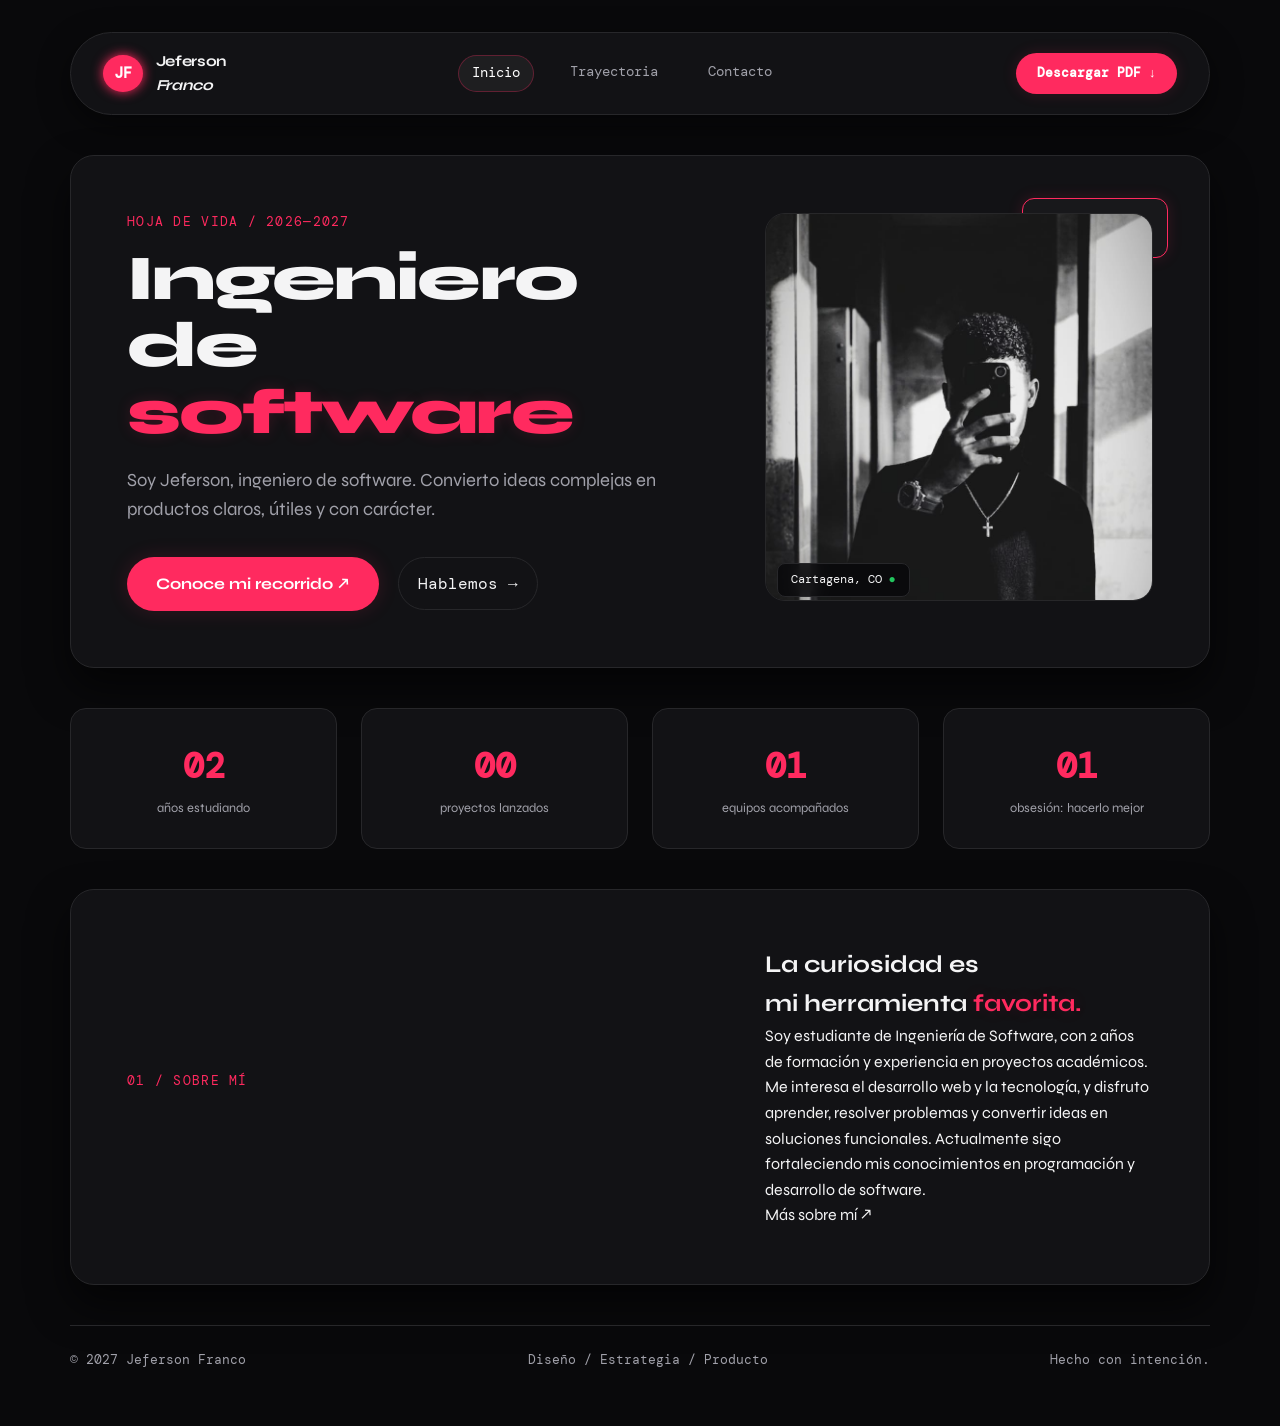
==== index.html @ cbbea217 "Primer commit" ====
<!doctype html>
<html lang="es">

<head>
  <meta charset="utf-8">
  <meta name="viewport" content="width=device-width, initial-scale=1">
  <meta name="description" content="Hoja de vida digital de Jeferson Franco, estudiante de Ingeniería de Software.">
  <title>Jeferson Franco | Hoja de vida</title>
  <link rel="preconnect" href="https://fonts.googleapis.com">
  <link rel="preconnect" href="https://fonts.gstatic.com" crossorigin>
  <link href="https://fonts.googleapis.com/css2?family=DM+Mono:wght@400;500&family=Syne:wght@400;600;700;800&display=swap" rel="stylesheet">
  <link rel="stylesheet" href="styles.css">
</head>

<body>
  <header class="encabezado-sitio">
    <a class="marca" href="index.html">
      <span class="marca-simbolo">JF</span>
      <span>Jeferson<br><em>Franco</em></span>
    </a>

    <nav aria-label="Navegación principal">
      <a class="activo" href="index.html">Inicio</a>
      <a href="trayectoria.html">Trayectoria</a>
      <a href="contacto.html">Contacto</a>
    </nav>

    <a class="enlace-descarga" href="jEFERSON_FRANCO.pdf" download>
      Descargar PDF <span>↓</span>
    </a>
  </header>

  <main>
    <section class="portada cuadricula-pagina">
      <div class="texto-portada">
        <p class="texto-pequeno">Hoja de vida / 2026—2027</p>
        <h1>Ingeniero de<br><span>software</span></h1>
        <p class="texto-introduccion">
          Soy Jeferson, ingeniero de software. Convierto ideas complejas en productos claros, útiles y con carácter.
        </p>

        <div class="acciones-portada">
          <a class="boton boton-oscuro" href="trayectoria.html">
            Conoce mi recorrido <span>↗</span>
          </a>
          <a class="enlace-texto" href="contacto.html">
            Hablemos <span>→</span>
          </a>
        </div>
      </div>

      <div class="contenedor-retrato">
        <div class="nota-retrato">
          Disponible para<br>
          <strong>nuevos proyectos</strong>
          <i></i>
        </div>
        <img class="retrato" src="img/mi_img.jpeg" alt="Jeferson Franco trabajando en un espacio creativo">
        <div class="etiqueta-retrato">
          Cartagena, CO <span>●</span>
        </div>
      </div>
    </section>

    <section class="banda-datos">
      <div>
        <span class="numero-dato">02</span>
        <span class="etiqueta-dato">años estudiando</span>
      </div>
      <div>
        <span class="numero-dato">00</span>
        <span class="etiqueta-dato">proyectos lanzados</span>
      </div>
      <div>
        <span class="numero-dato">01</span>
        <span class="etiqueta-dato">equipos acompañados</span>
      </div>
      <div>
        <span class="numero-dato">01</span>
        <span class="etiqueta-dato">obsesión: hacerlo mejor</span>
      </div>
    </section>

    <section class="declaracion cuadricula-pagina">
      <p class="indice-seccion">01 / SOBRE MÍ</p>

      <div>
        <h2>La curiosidad es<br>mi herramienta <em>favorita.</em></h2>
        <p>
          Soy estudiante de Ingeniería de Software, con 2 años de formación y experiencia en proyectos académicos. Me interesa el desarrollo web y la tecnología, y disfruto aprender, resolver problemas y convertir ideas en soluciones funcionales. Actualmente sigo fortaleciendo mis conocimientos en programación y desarrollo de software.
        </p>
        <a class="enlace-flecha" href="contacto.html">
          Más sobre mí <span>↗</span>
        </a>
      </div>
    </section>
  </main>

  <footer class="pie-sitio">
    <span>© 2027 Jeferson Franco</span>
    <span>Diseño / Estrategia / Producto</span>
    <span>Hecho con intención.</span>
  </footer>
</body>

</html>
---- styles.css ----
:root {
  --bg-color: #09090b;          
  --card-bg: #121215;         
  --card-border: #27272a;     
  --accent-red: #ff2a5f;        
  --accent-red-dark: #e11d48;   
  --accent-glow: rgba(255, 42, 95, 0.15); 
  --text-main: #f4f4f5;      
  --text-muted: #a1a1aa;        
  --font-heading: 'Syne', sans-serif;
  --font-mono: 'DM Mono', monospace;
  --max-width: 1140px;
}

/* 2. RESET Y BASE */
*, *::before, *::after {
  box-sizing: border-box;
  margin: 0;
  padding: 0;
}

body {
  background-color: var(--bg-color);
  color: var(--text-main);
  font-family: var(--font-heading);
  min-height: 100vh;
  display: flex;
  flex-direction: column;
  justify-content: space-between;
  line-height: 1.6;
  -webkit-font-smoothing: antialiased;
}

main { 
  flex: 1; 
}

a { 
  color: inherit; 
  text-decoration: none; 
  transition: all 0.25s ease; 
}

/* 3. ENCABEZADO CENTRADO CON DETALLES EN ROJO */
.encabezado-sitio {
  max-width: var(--max-width);
  margin: 2rem auto 0 auto;
  width: 90%;
  padding: 1rem 2rem;
  background-color: var(--card-bg);
  border: 1px solid var(--card-border);
  border-radius: 100px;
  display: flex;
  align-items: center;
  justify-content: space-between;
  box-shadow: 0 10px 30px rgba(0, 0, 0, 0.5);
}

.marca {
  display: flex;
  align-items: center;
  gap: 0.8rem;
  font-weight: 700;
  font-size: 0.95rem;
  letter-spacing: -0.02em;
}

.marca-simbolo {
  background: var(--accent-red);
  color: #fff;
  padding: 0.4rem 0.7rem;
  border-radius: 50%;
  font-family: var(--font-mono);
  font-weight: 700;
  box-shadow: 0 0 12px var(--accent-red);
}

nav {
  display: flex;
  gap: 1.5rem;
  font-family: var(--font-mono);
  font-size: 0.85rem;
}

nav a {
  color: var(--text-muted);
  padding: 0.4rem 0.8rem;
  border-radius: 20px;
}

nav a:hover, nav a.activo {
  color: #fff;
  background: rgba(255, 255, 255, 0.05);
  border: 1px solid rgba(255, 42, 95, 0.3);
}

.enlace-descarga {
  background-color: var(--accent-red);
  color: #fff;
  font-family: var(--font-mono);
  font-size: 0.8rem;
  padding: 0.65rem 1.3rem;
  border-radius: 50px;
  font-weight: 600;
  box-shadow: 0 0 15px var(--accent-glow);
}

.enlace-descarga:hover {
  background-color: var(--accent-red-dark);
  box-shadow: 0 0 20px rgba(255, 42, 95, 0.4);
}

/* 4. TIPOGRAFÍA Y ACENTOS ROJOS */
.texto-pequeno, .indice-seccion {
  font-family: var(--font-mono);
  font-size: 0.8rem;
  color: var(--accent-red);
  letter-spacing: 0.1em;
  margin-bottom: 0.8rem;
  text-transform: uppercase;
}

h1 {
  font-size: clamp(2.5rem, 5vw, 4.2rem);
  font-weight: 800;
  line-height: 1.05;
  letter-spacing: -0.03em;
  margin-bottom: 1.2rem;
  color: var(--text-main);
}

h1 span, h1 em, h2 em {
  color: var(--accent-red);
  font-style: normal;
  text-shadow: 0 0 15px var(--accent-glow);
}

/* 5. TARJETAS Y CONTENEDORES CENTRADOS */
.cuadricula-pagina, 
.cuadricula-contenido, 
.principal-contacto {
  max-width: var(--max-width);
  margin: 2.5rem auto;
  width: 90%;
  padding: 3.5rem;
  background-color: var(--card-bg);
  border: 1px solid var(--card-border);
  border-radius: 24px;
  box-shadow: 0 20px 40px rgba(0, 0, 0, 0.6);
}

.cuadricula-pagina {
  display: grid;
  grid-template-columns: 1.2fr 0.8fr;
  gap: 3.5rem;
  align-items: center;
}

.texto-introduccion {
  font-size: 1.15rem;
  color: var(--text-muted);
  margin-bottom: 2rem;
}

.acciones-portada {
  display: flex;
  align-items: center;
  gap: 1.2rem;
}

.boton-oscuro {
  background: var(--accent-red);
  color: #fff;
  padding: 0.9rem 1.8rem;
  border-radius: 50px;
  font-weight: 700;
  box-shadow: 0 0 20px var(--accent-glow);
}

.boton-oscuro:hover {
  background: var(--accent-red-dark);
  transform: translateY(-2px);
}

.enlace-texto {
  font-family: var(--font-mono);
  color: var(--text-main);
  padding: 0.8rem 1.2rem;
  border: 1px solid var(--card-border);
  border-radius: 50px;
}

.enlace-texto:hover {
  border-color: var(--accent-red);
  color: var(--accent-red);
}

/* FOTO PORTADA */
.contenedor-retrato { 
  position: relative; 
}

.retrato {
  width: 100%;
  aspect-ratio: 1 / 1;
  object-fit: cover;
  border-radius: 20px;
  border: 1px solid var(--card-border);
  filter: grayscale(20%);
}

.nota-retrato {
  position: absolute;
  top: -15px;
  right: -15px;
  background: #18181b;
  border: 1px solid var(--accent-red);
  color: var(--text-main);
  padding: 0.6rem 1rem;
  border-radius: 12px;
  font-size: 0.75rem;
  font-family: var(--font-mono);
  box-shadow: 0 0 15px var(--accent-glow);
}

.etiqueta-retrato {
  position: absolute;
  bottom: 12px;
  left: 12px;
  background: rgba(9, 9, 11, 0.85);
  backdrop-filter: blur(8px);
  padding: 0.4rem 0.8rem;
  border-radius: 8px;
  font-family: var(--font-mono);
  font-size: 0.75rem;
  border: 1px solid var(--card-border);
}
.etiqueta-retrato span { color: #22c55e; }

/* 6. BANDA DE DATOS ESTADÍSTICOS */
.banda-datos {
  max-width: var(--max-width);
  margin: 0 auto 2.5rem auto;
  width: 90%;
  display: grid;
  grid-template-columns: repeat(4, 1fr);
  gap: 1.5rem;
}

.banda-datos > div {
  background-color: var(--card-bg);
  border: 1px solid var(--card-border);
  padding: 1.8rem;
  border-radius: 16px;
  text-align: center;
  transition: border-color 0.3s ease;
}

.banda-datos > div:hover {
  border-color: var(--accent-red);
}

.numero-dato {
  font-family: var(--font-mono);
  font-size: 2.2rem;
  font-weight: 700;
  color: var(--accent-red);
  display: block;
}

.etiqueta-dato { 
  font-size: 0.8rem; 
  color: var(--text-muted); 
}

/* 7. PÁGINA DE TRAYECTORIA */
.portada-interior {
  max-width: var(--max-width);
  margin: 2.5rem auto 0 auto;
  width: 85%;
  height: 50%;

}

.cuadricula-contenido {
  display: grid;
  grid-template-columns: 0.8fr 1.2fr;
  gap: 3rem;
}

.linea-tiempo {
  display: flex;
  flex-direction: column;
  gap: 1.2rem;
}

.elemento-tiempo {
  background-color: #18181b;
  border: 1px solid var(--card-border);
  border-radius: 16px;
  padding: 1.5rem;
  display: flex;
  flex-direction: column;
  gap: 0.6rem;
  position: relative;
  overflow: hidden;
  
}

.elemento-tiempo::before {
  content: '';
  position: absolute;
  top: 0;
  left: 0;
  width: 4px;
  height: 100%;
  background: var(--accent-red);
}

.elemento-tiempo time {
  font-family: var(--font-mono);
  font-size: 0.8rem;
  color: var(--accent-red);
}

.etiqueta {
  align-self: flex-start;
  background: rgba(255, 42, 95, 0.1);
  border: 1px solid rgba(255, 42, 95, 0.2);
  color: var(--accent-red);
  padding: 0.2rem 0.6rem;
  border-radius: 20px;
  font-family: var(--font-mono);
  font-size: 0.7rem;
}

/* 8. PÁGINA DE CONTACTO CORREGIDA */
.detalles-contacto {
  margin-top: 3rem;
  display: grid;
  grid-template-columns: repeat(3, 1fr);
  gap: 1.5rem;
}

.detalles-contacto > div {
  background-color: #18181b;
  border: 1px solid var(--card-border);
  padding: 1.8rem;
  border-radius: 16px;
  overflow: hidden;
}

.detalles-contacto dt {
  font-family: var(--font-mono);
  font-size: 0.75rem;
  color: var(--accent-red);
  margin-bottom: 0.5rem;
  text-transform: uppercase;
}

.detalles-contacto dd a {
  font-size: 0.95rem;
  font-weight: 600;
  color: var(--text-main);
  word-break: break-word; /* Evita roturas de texto como "m" suelta */
  display: block;
}

.detalles-contacto dd a:hover {
  color: var(--accent-red);
}

/* 9. PIE DE PÁGINA */
.pie-sitio {
  max-width: var(--max-width);
  margin: 0 auto 2rem auto;
  width: 90%;
  padding: 1.5rem 0;
  display: flex;
  justify-content: space-between;
  font-family: var(--font-mono);
  font-size: 0.8rem;
  color: var(--text-muted);
  border-top: 1px solid var(--card-border);
}

/* 10. ADAPTACIÓN RESPONSIVA MÓVIL */
@media (max-width: 950px) {
  .encabezado-sitio { flex-direction: column; gap: 1rem; border-radius: 20px; text-align: center; }
  .cuadricula-pagina, .cuadricula-contenido { grid-template-columns: 1fr; padding: 1.8rem; gap: 2rem; }
  .banda-datos { grid-template-columns: repeat(2, 1fr); }
  .detalles-contacto { grid-template-columns: 1fr; }
  .pie-sitio { flex-direction: column; gap: 0.5rem; text-align: center; }
}
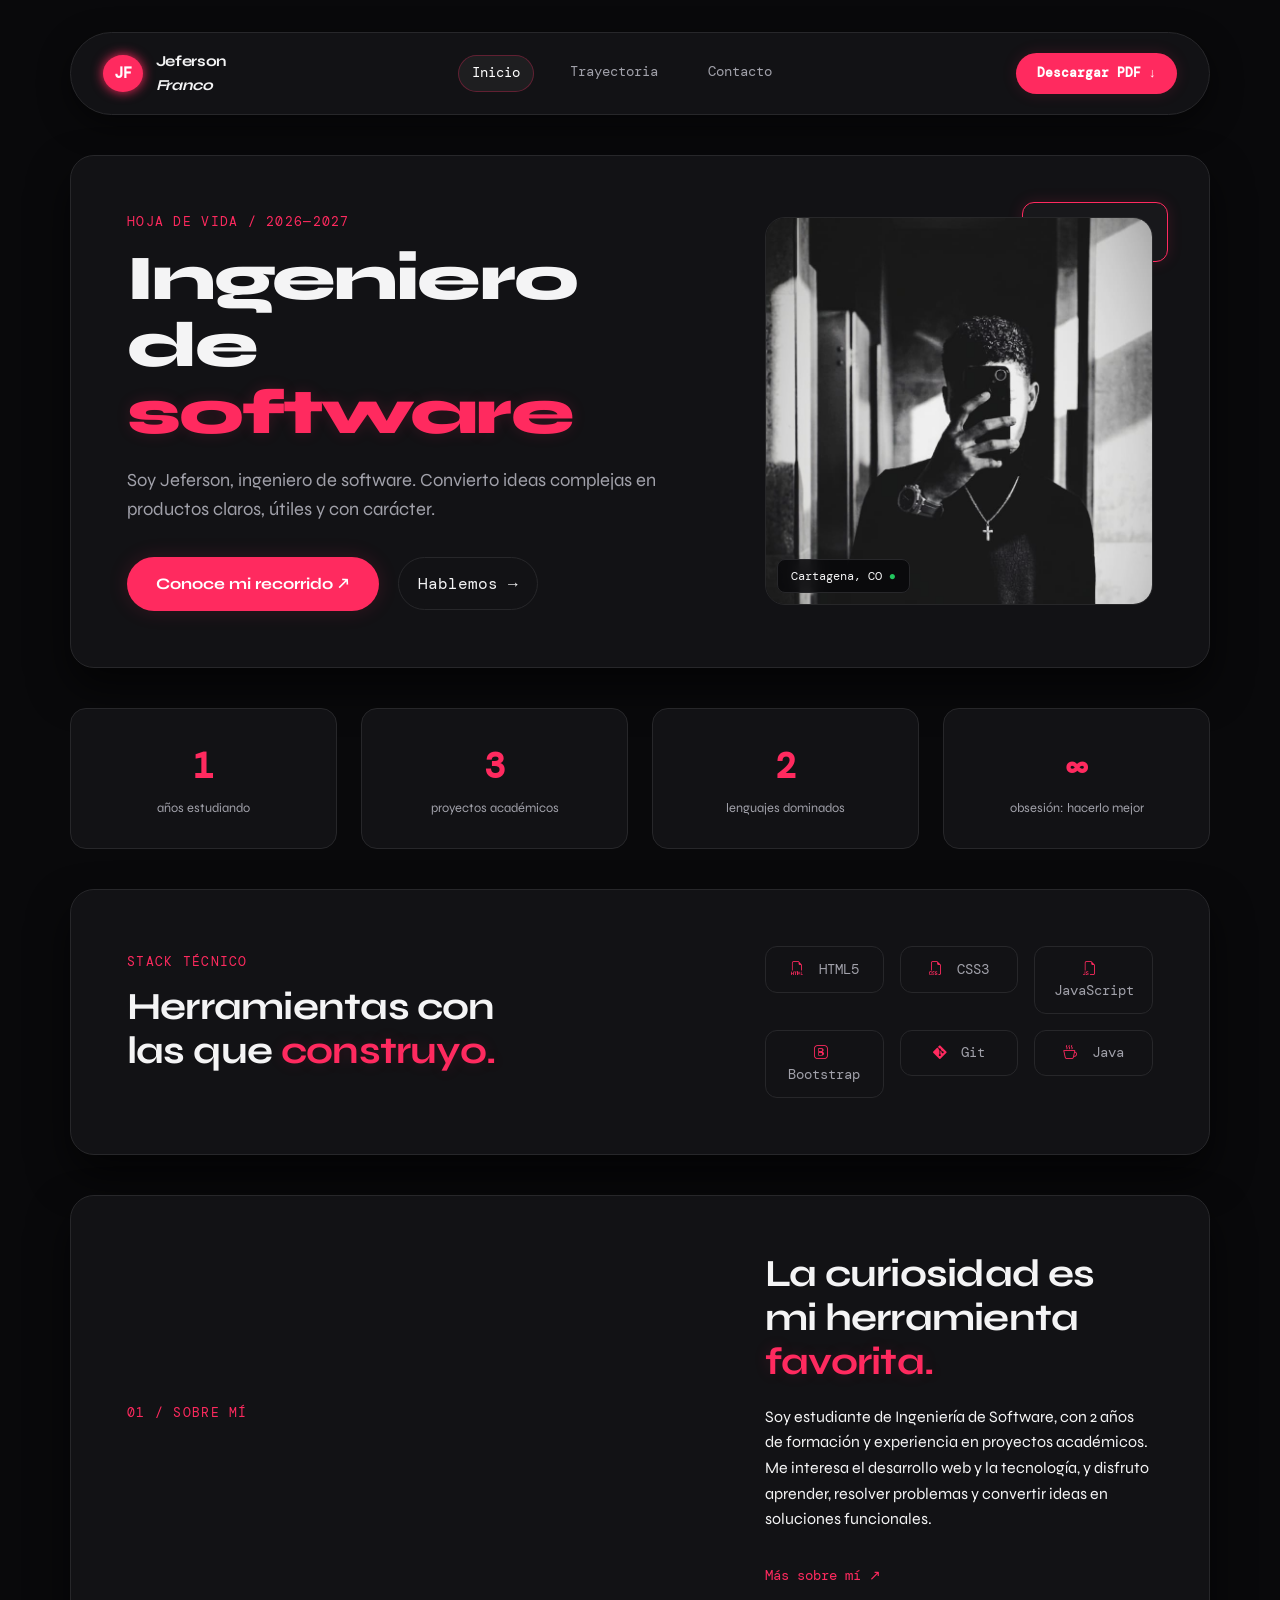
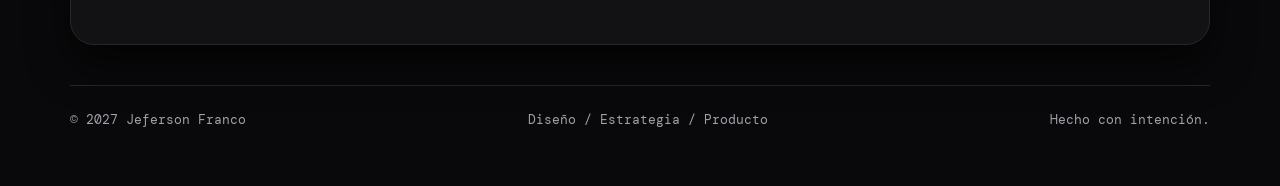
==== commit ca67832e: "Se integra Bootstrap, jQuery y formulario con validación JS (Actividad 2)" ====
--- a/index.html
+++ b/index.html
@@ -6,20 +6,37 @@
   <meta name="viewport" content="width=device-width, initial-scale=1">
   <meta name="description" content="Hoja de vida digital de Jeferson Franco, estudiante de Ingeniería de Software.">
   <title>Jeferson Franco | Hoja de vida</title>
+
+  <!-- Google Fonts -->
   <link rel="preconnect" href="https://fonts.googleapis.com">
   <link rel="preconnect" href="https://fonts.gstatic.com" crossorigin>
   <link href="https://fonts.googleapis.com/css2?family=DM+Mono:wght@400;500&family=Syne:wght@400;600;700;800&display=swap" rel="stylesheet">
+
+  <!-- Bootstrap 5 CSS -->
+  <link href="https://cdn.jsdelivr.net/npm/bootstrap@5.3.3/dist/css/bootstrap.min.css" rel="stylesheet">
+
+  <!-- Bootstrap Icons -->
+  <link rel="stylesheet" href="https://cdn.jsdelivr.net/npm/bootstrap-icons@1.11.3/font/bootstrap-icons.min.css">
+
+  <!-- Estilos propios (encima de Bootstrap para personalización) -->
   <link rel="stylesheet" href="styles.css">
 </head>
 
 <body>
-  <header class="encabezado-sitio">
+
+  <!-- ── HEADER ── -->
+  <header class="encabezado-sitio" data-aos="fade-down">
     <a class="marca" href="index.html">
       <span class="marca-simbolo">JF</span>
       <span>Jeferson<br><em>Franco</em></span>
     </a>
 
-    <nav aria-label="Navegación principal">
+    <!-- Botón hamburguesa (Bootstrap) para móvil -->
+    <button class="navbar-toggler d-md-none border-0" type="button" id="menuToggle" aria-label="Menú">
+      <i class="bi bi-list fs-4 text-white"></i>
+    </button>
+
+    <nav aria-label="Navegación principal" id="mainNav">
       <a class="activo" href="index.html">Inicio</a>
       <a href="trayectoria.html">Trayectoria</a>
       <a href="contacto.html">Contacto</a>
@@ -30,8 +47,9 @@
     </a>
   </header>
 
+  <!-- ── HERO ── -->
   <main>
-    <section class="portada cuadricula-pagina">
+    <section class="portada cuadricula-pagina" data-aos="fade-up">
       <div class="texto-portada">
         <p class="texto-pequeno">Hoja de vida / 2026—2027</p>
         <h1>Ingeniero de<br><span>software</span></h1>
@@ -62,45 +80,82 @@
       </div>
     </section>
 
-    <section class="banda-datos">
-      <div>
-        <span class="numero-dato">02</span>
+    <!-- ── ESTADÍSTICAS ── -->
+    <section class="banda-datos" id="stats">
+      <div class="stat-card" data-aos="zoom-in" data-aos-delay="0">
+        <span class="numero-dato" data-target="2">0</span>
         <span class="etiqueta-dato">años estudiando</span>
       </div>
-      <div>
-        <span class="numero-dato">00</span>
-        <span class="etiqueta-dato">proyectos lanzados</span>
+      <div class="stat-card" data-aos="zoom-in" data-aos-delay="100">
+        <span class="numero-dato" data-target="4">0</span>
+        <span class="etiqueta-dato">proyectos académicos</span>
       </div>
-      <div>
-        <span class="numero-dato">01</span>
-        <span class="etiqueta-dato">equipos acompañados</span>
+      <div class="stat-card" data-aos="zoom-in" data-aos-delay="200">
+        <span class="numero-dato" data-target="3">0</span>
+        <span class="etiqueta-dato">lenguajes dominados</span>
       </div>
-      <div>
-        <span class="numero-dato">01</span>
+      <div class="stat-card" data-aos="zoom-in" data-aos-delay="300">
+        <span class="numero-dato">∞</span>
         <span class="etiqueta-dato">obsesión: hacerlo mejor</span>
       </div>
     </section>
 
-    <section class="declaracion cuadricula-pagina">
+    <!-- ── HABILIDADES (Bootstrap cards + badges) ── -->
+    <section class="cuadricula-pagina mt-0" data-aos="fade-up">
+      <div>
+        <p class="indice-seccion">STACK TÉCNICO</p>
+        <h2>Herramientas con<br>las que <em>construyo.</em></h2>
+      </div>
+      <div class="row g-3">
+        <div class="col-6 col-sm-4">
+          <div class="skill-badge"><i class="bi bi-filetype-html"></i> HTML5</div>
+        </div>
+        <div class="col-6 col-sm-4">
+          <div class="skill-badge"><i class="bi bi-filetype-css"></i> CSS3</div>
+        </div>
+        <div class="col-6 col-sm-4">
+          <div class="skill-badge"><i class="bi bi-filetype-js"></i> JavaScript</div>
+        </div>
+        <div class="col-6 col-sm-4">
+          <div class="skill-badge"><i class="bi bi-bootstrap"></i> Bootstrap</div>
+        </div>
+        <div class="col-6 col-sm-4">
+          <div class="skill-badge"><i class="bi bi-git"></i> Git</div>
+        </div>
+        <div class="col-6 col-sm-4">
+          <div class="skill-badge"><i class="bi bi-cup-hot"></i> Java</div>
+        </div>
+      </div>
+    </section>
+
+    <!-- ── SOBRE MÍ ── -->
+    <section class="declaracion cuadricula-pagina" data-aos="fade-up">
       <p class="indice-seccion">01 / SOBRE MÍ</p>
-
       <div>
         <h2>La curiosidad es<br>mi herramienta <em>favorita.</em></h2>
         <p>
-          Soy estudiante de Ingeniería de Software, con 2 años de formación y experiencia en proyectos académicos. Me interesa el desarrollo web y la tecnología, y disfruto aprender, resolver problemas y convertir ideas en soluciones funcionales. Actualmente sigo fortaleciendo mis conocimientos en programación y desarrollo de software.
+          Soy estudiante de Ingeniería de Software, con 2 años de formación y experiencia en proyectos académicos. Me interesa el desarrollo web y la tecnología, y disfruto aprender, resolver problemas y convertir ideas en soluciones funcionales.
         </p>
-        <a class="enlace-flecha" href="contacto.html">
+        <a class="enlace-flecha mt-3 d-inline-block" href="contacto.html">
           Más sobre mí <span>↗</span>
         </a>
       </div>
     </section>
   </main>
 
+  <!-- ── FOOTER ── -->
   <footer class="pie-sitio">
     <span>© 2027 Jeferson Franco</span>
     <span>Diseño / Estrategia / Producto</span>
     <span>Hecho con intención.</span>
   </footer>
+
+  <!-- jQuery -->
+  <script src="https://code.jquery.com/jquery-3.7.1.min.js"></script>
+  <!-- Bootstrap 5 JS -->
+  <script src="https://cdn.jsdelivr.net/npm/bootstrap@5.3.3/dist/js/bootstrap.bundle.min.js"></script>
+  <!-- Scripts propios -->
+  <script src="scripts.js"></script>
 </body>
 
 </html>
--- a/styles.css
+++ b/styles.css
@@ -392,4 +392,213 @@
   .banda-datos { grid-template-columns: repeat(2, 1fr); }
   .detalles-contacto { grid-template-columns: 1fr; }
   .pie-sitio { flex-direction: column; gap: 0.5rem; text-align: center; }
-}+}
+
+/* ══════════════════════════════════════════════
+   ANIMACIONES DE SCROLL (data-aos ligero)
+══════════════════════════════════════════════ */
+[data-aos] {
+  opacity: 0;
+  transform: translateY(24px);
+  transition: opacity 0.6s ease, transform 0.6s ease;
+}
+[data-aos].visible {
+  opacity: 1;
+  transform: translateY(0);
+}
+[data-aos][data-aos-delay="100"] { transition-delay: 0.1s; }
+[data-aos][data-aos-delay="200"] { transition-delay: 0.2s; }
+[data-aos][data-aos-delay="300"] { transition-delay: 0.3s; }
+
+/* ══════════════════════════════════════════════
+   TARJETA ESTADÍSTICA (stat-card en index)
+══════════════════════════════════════════════ */
+.stat-card {
+  background-color: var(--card-bg);
+  border: 1px solid var(--card-border);
+  padding: 1.8rem;
+  border-radius: 16px;
+  text-align: center;
+  transition: border-color 0.3s ease;
+  cursor: default;
+}
+.stat-card:hover {
+  border-color: var(--accent-red);
+  box-shadow: 0 0 20px var(--accent-glow);
+}
+
+/* ══════════════════════════════════════════════
+   HABILIDADES (skill-badge)
+══════════════════════════════════════════════ */
+.skill-badge {
+  background: var(--card-bg);
+  border: 1px solid var(--card-border);
+  color: var(--text-muted);
+  padding: 0.7rem 1rem;
+  border-radius: 12px;
+  font-family: var(--font-mono);
+  font-size: 0.85rem;
+  text-align: center;
+  transition: all 0.25s ease;
+}
+.skill-badge:hover {
+  border-color: var(--accent-red);
+  color: var(--text-main);
+  box-shadow: 0 0 12px var(--accent-glow);
+}
+.skill-badge i { margin-right: 0.4rem; color: var(--accent-red); }
+
+/* ══════════════════════════════════════════════
+   FORMULARIO DE CONTACTO
+══════════════════════════════════════════════ */
+.formulario-wrapper {
+  border-top: 1px solid var(--card-border);
+  padding-top: 3rem;
+  margin-top: 3rem;
+}
+
+.form-label-custom {
+  display: block;
+  font-family: var(--font-mono);
+  font-size: 0.75rem;
+  color: var(--text-muted);
+  text-transform: uppercase;
+  letter-spacing: 0.08em;
+  margin-bottom: 0.5rem;
+}
+
+.texto-opcional {
+  font-size: 0.7rem;
+  color: var(--text-muted);
+  text-transform: none;
+}
+
+.campo-form {
+  width: 100%;
+  background-color: #18181b;
+  border: 1px solid var(--card-border);
+  border-radius: 10px;
+  padding: 0.85rem 1.1rem;
+  color: var(--text-main);
+  font-family: var(--font-heading);
+  font-size: 0.95rem;
+  transition: border-color 0.25s, box-shadow 0.25s;
+  outline: none;
+  appearance: none;
+}
+
+.campo-form::placeholder { color: #52525b; }
+
+.campo-form:focus {
+  border-color: var(--accent-red);
+  box-shadow: 0 0 0 3px var(--accent-glow);
+}
+
+.campo-form option { background: #18181b; }
+
+/* Estado válido / inválido */
+.campo-ok  { border-color: #22c55e !important; }
+.campo-error { border-color: var(--accent-red) !important; box-shadow: 0 0 0 3px rgba(255,42,95,0.15); }
+
+/* Mensajes de error */
+.error-msg {
+  display: none;
+  color: var(--accent-red);
+  font-family: var(--font-mono);
+  font-size: 0.75rem;
+  margin-top: 0.3rem;
+}
+
+/* Contador de caracteres */
+.contador-chars {
+  display: block;
+  font-family: var(--font-mono);
+  font-size: 0.72rem;
+  color: var(--text-muted);
+  text-align: right;
+  margin-top: 0.3rem;
+}
+
+/* Checkbox personalizado */
+.check-label {
+  display: flex;
+  align-items: flex-start;
+  gap: 0.75rem;
+  cursor: pointer;
+  font-size: 0.9rem;
+  color: var(--text-muted);
+}
+.check-label input[type="checkbox"] {
+  width: 18px;
+  height: 18px;
+  accent-color: var(--accent-red);
+  flex-shrink: 0;
+  margin-top: 2px;
+}
+
+/* Botón enviar */
+.btn-enviar {
+  background: var(--accent-red);
+  color: #fff;
+  border: none;
+  padding: 0.9rem 2rem;
+  border-radius: 50px;
+  font-family: var(--font-heading);
+  font-size: 1rem;
+  font-weight: 700;
+  cursor: pointer;
+  box-shadow: 0 0 20px var(--accent-glow);
+  transition: background 0.3s, transform 0.2s, box-shadow 0.3s;
+}
+.btn-enviar:hover {
+  background: var(--accent-red-dark);
+  transform: translateY(-2px);
+  box-shadow: 0 0 30px rgba(255,42,95,0.4);
+}
+.btn-enviar:disabled {
+  opacity: 0.65;
+  cursor: not-allowed;
+  transform: none;
+}
+
+/* Shake en error */
+@keyframes shake {
+  0%, 100% { transform: translateX(0); }
+  20%, 60%  { transform: translateX(-8px); }
+  40%, 80%  { transform: translateX(8px); }
+}
+.btn-shake { animation: shake 0.45s ease; }
+
+/* Alerta de éxito */
+.alert-exito {
+  background: rgba(34, 197, 94, 0.1);
+  border: 1px solid rgba(34, 197, 94, 0.35);
+  color: #86efac;
+  padding: 1rem 1.5rem;
+  border-radius: 12px;
+  font-family: var(--font-mono);
+  font-size: 0.9rem;
+  margin-bottom: 1.5rem;
+}
+
+/* Spinner Bootstrap override */
+.spinner-border { color: #fff; }
+
+/* enlace-flecha */
+.enlace-flecha {
+  font-family: var(--font-mono);
+  font-size: 0.9rem;
+  color: var(--accent-red);
+  border-bottom: 1px solid transparent;
+  transition: border-color 0.25s;
+}
+.enlace-flecha:hover { border-color: var(--accent-red); color: var(--accent-red); }
+
+/* h2 general en secciones */
+h2 {
+  font-size: clamp(1.6rem, 3vw, 2.4rem);
+  font-weight: 700;
+  line-height: 1.15;
+  letter-spacing: -0.02em;
+  margin-bottom: 1.2rem;
+}
